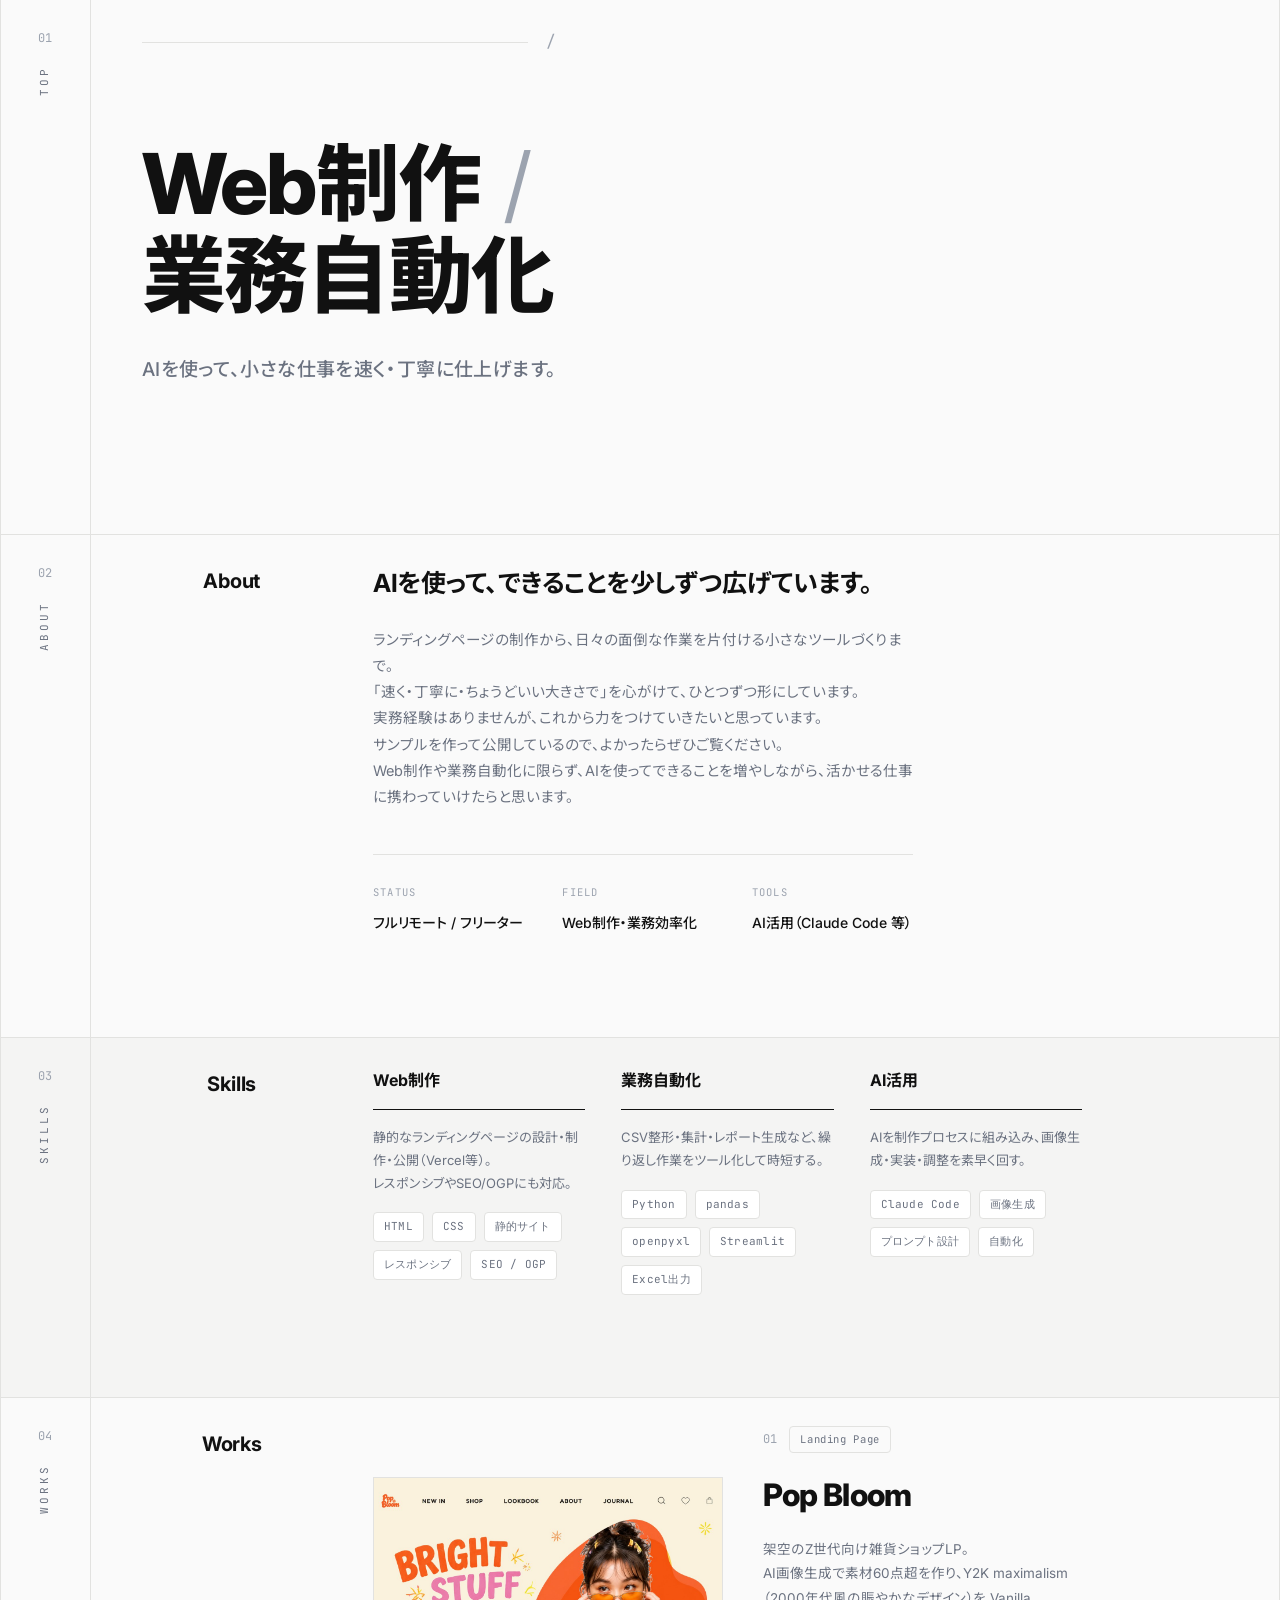
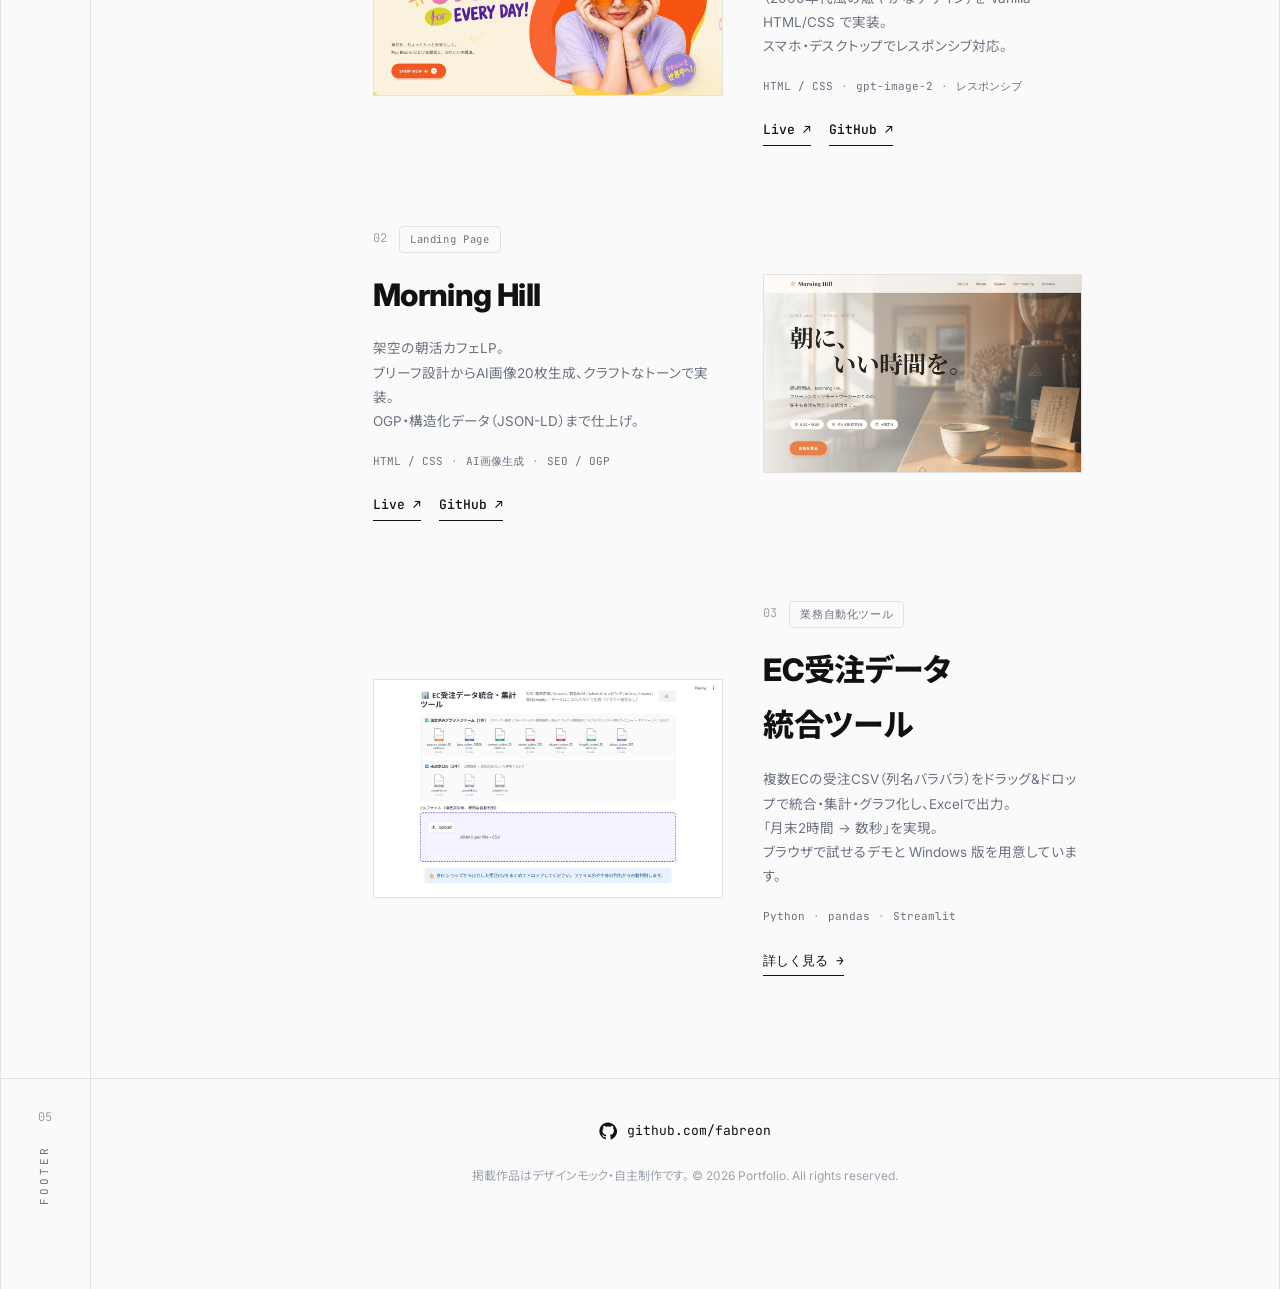
==== index.html @ 994b133a "ポートフォリオサイト v3 初版 ミニマル・テック / モノクロのエディトリアル構成。 Hero / About / Skills / Works / Footer + EC受注ツールの作品詳細ページ" ====
<!DOCTYPE html>
<html lang="ja">
<head>
  <meta charset="UTF-8" />
  <meta name="viewport" content="width=device-width, initial-scale=1.0" />
  <title>Web制作 / 業務自動化 — Portfolio</title>
  <meta name="description" content="AIを使って、小さな仕事を速く・丁寧に。Web制作（ランディングページ）と業務自動化ツールの制作実績をまとめたポートフォリオ。" />
  <meta name="theme-color" content="#FAFAFA" />

  <!-- Favicon -->
  <link rel="icon" type="image/svg+xml" href="favicon.svg" />

  <!-- Open Graph -->
  <meta property="og:type" content="website" />
  <meta property="og:title" content="Web制作 / 業務自動化 — Portfolio" />
  <meta property="og:description" content="AIを使って、小さな仕事を速く・丁寧に。Web制作と業務自動化の制作実績。" />
  <meta property="og:image" content="images/ogp.png" />
  <meta property="og:image:width" content="1200" />
  <meta property="og:image:height" content="630" />
  <meta property="og:locale" content="ja_JP" />

  <!-- Twitter Card -->
  <meta name="twitter:card" content="summary_large_image" />
  <meta name="twitter:title" content="Web制作 / 業務自動化 — Portfolio" />
  <meta name="twitter:description" content="AIを使って、小さな仕事を速く・丁寧に。Web制作と業務自動化の制作実績。" />
  <meta name="twitter:image" content="images/ogp.png" />

  <link rel="preconnect" href="https://fonts.googleapis.com">
  <link rel="preconnect" href="https://fonts.gstatic.com" crossorigin>
  <link href="https://fonts.googleapis.com/css2?family=Inter:wght@400;500;600;700;800&family=JetBrains+Mono:wght@400;500;700&family=Noto+Sans+JP:wght@400;500;700&display=swap" rel="stylesheet">

  <link rel="stylesheet" href="style.css" />
</head>
<body>

  <div class="frame">

    <!-- ============ 01 / HERO ============ -->
    <header class="block" id="top">
      <div class="block__rail">
        <span class="rail__num">01</span>
        <span class="rail__name">TOP</span>
      </div>
      <div class="block__main">
        <div class="topline">
          <span class="topline__rule"></span>
          <span class="topline__slash">/</span>
        </div>
        <div class="hero">
          <h1 class="hero__title">
            <span class="hero__l1">Web制作 <span class="hero__slash">/</span></span>
            <span class="hero__l2">業務自動化</span>
          </h1>
          <p class="hero__sub">AIを使って、小さな仕事を速く・丁寧に仕上げます。</p>
        </div>
      </div>
    </header>

    <!-- ============ 02 / ABOUT ============ -->
    <section class="block" id="about">
      <div class="block__rail">
        <span class="rail__num">02</span>
        <span class="rail__name">ABOUT</span>
      </div>
      <div class="block__main">
        <h2 class="block__heading">About</h2>
        <div class="block__content">
          <!-- About本文: ユーザーの方向性（AIで色々やってみたい / Web・自動化はとっかかり / 携わりたい意欲）を反映した第1稿。要推敲。 -->
          <p class="about__lead">AIを使って、できることを<br class="br-mobile" />少しずつ広げています。</p>
          <p class="about__text">
            ランディングページの制作から、日々の面倒な作業を片付ける小さなツールづくりまで。<br>
            「速く・丁寧に・ちょうどいい大きさで」を心がけて、ひとつずつ形にしています。<br>
            実務経験はありませんが、これから力をつけていきたいと思っています。<br>
            サンプルを作って公開しているので、よかったらぜひご覧ください。<br>
            Web制作や業務自動化に限らず、AIを使ってできることを増やしながら、活かせる仕事に携わっていけたらと思います。
          </p>
          <dl class="about__meta">
            <div><dt>STATUS</dt><dd>フルリモート / フリーター</dd></div>
            <div><dt>FIELD</dt><dd>Web制作・業務効率化</dd></div>
            <div><dt>TOOLS</dt><dd>AI活用（Claude Code 等）</dd></div>
          </dl>
        </div>
      </div>
    </section>

    <!-- ============ 03 / SKILLS ============ -->
    <section class="block block--alt" id="skills">
      <div class="block__rail">
        <span class="rail__num">03</span>
        <span class="rail__name">SKILLS</span>
      </div>
      <div class="block__main">
        <h2 class="block__heading">Skills</h2>
        <div class="block__content">
        <div class="skills">
          <div class="skill">
            <h3 class="skill__title">Web制作</h3>
            <p class="skill__desc">静的なランディングページの設計・制作・公開（Vercel等）。<br>レスポンシブやSEO/OGPにも対応。</p>
            <ul class="tags">
              <li>HTML</li><li>CSS</li><li>静的サイト</li><li>レスポンシブ</li><li>SEO / OGP</li>
            </ul>
          </div>
          <div class="skill">
            <h3 class="skill__title">業務自動化</h3>
            <p class="skill__desc">CSV整形・集計・レポート生成など、繰り返し作業をツール化して時短する。</p>
            <ul class="tags">
              <li>Python</li><li>pandas</li><li>openpyxl</li><li>Streamlit</li><li>Excel出力</li>
            </ul>
          </div>
          <div class="skill">
            <h3 class="skill__title">AI活用</h3>
            <p class="skill__desc">AIを制作プロセスに組み込み、画像生成・実装・調整を素早く回す。</p>
            <ul class="tags">
              <li>Claude Code</li><li>画像生成</li><li>プロンプト設計</li><li>自動化</li>
            </ul>
          </div>
        </div>
        </div>
      </div>
    </section>

    <!-- ============ 04 / WORKS ============ -->
    <section class="block" id="works">
      <div class="block__rail">
        <span class="rail__num">04</span>
        <span class="rail__name">WORKS</span>
      </div>
      <div class="block__main">
        <h2 class="block__heading">Works</h2>
        <div class="block__content">
        <ul class="works">

          <!-- Work 1: Pop Bloom -->
          <li class="work">
            <a class="work__thumb" href="https://pop-bloom-2.vercel.app" target="_blank" rel="noopener noreferrer">
              <img src="images/work-pop-bloom.jpg" alt="Pop Bloom LP のヒーローセクション" loading="lazy" />
            </a>
            <div class="work__info">
              <div class="work__meta">
                <span class="work__num">01</span>
                <span class="work__cat">Landing Page</span>
              </div>
              <h3 class="work__title">Pop Bloom</h3>
              <p class="work__desc">
                架空のZ世代向け雑貨ショップLP。<br>
                AI画像生成で素材60点超を作り、Y2K maximalism（2000年代風の賑やかなデザイン）を Vanilla HTML/CSS で実装。<br>
                スマホ・デスクトップでレスポンシブ対応。
              </p>
              <ul class="work__tags">
                <li>HTML / CSS</li><li>gpt-image-2</li><li>レスポンシブ</li>
              </ul>
              <div class="work__links">
                <a href="https://pop-bloom-2.vercel.app" target="_blank" rel="noopener noreferrer">Live ↗</a>
                <a href="https://github.com/fabreon/pop-bloom-lp" target="_blank" rel="noopener noreferrer">GitHub ↗</a>
              </div>
            </div>
          </li>

          <!-- Work 2: Morning Hill -->
          <li class="work">
            <a class="work__thumb" href="https://morning-hill-lp.vercel.app" target="_blank" rel="noopener noreferrer">
              <img src="images/work-morning-hill.jpg" alt="Morning Hill LP のヒーローセクション" loading="lazy" />
            </a>
            <div class="work__info">
              <div class="work__meta">
                <span class="work__num">02</span>
                <span class="work__cat">Landing Page</span>
              </div>
              <h3 class="work__title">Morning Hill</h3>
              <p class="work__desc">
                架空の朝活カフェLP。<br>
                ブリーフ設計からAI画像20枚生成、クラフトなトーンで実装。<br>
                OGP・構造化データ（JSON-LD）まで仕上げ。
              </p>
              <ul class="work__tags">
                <li>HTML / CSS</li><li>AI画像生成</li><li>SEO / OGP</li>
              </ul>
              <div class="work__links">
                <a href="https://morning-hill-lp.vercel.app" target="_blank" rel="noopener noreferrer">Live ↗</a>
                <a href="https://github.com/fabreon/morning-hill-lp" target="_blank" rel="noopener noreferrer">GitHub ↗</a>
              </div>
            </div>
          </li>

          <!-- Work 3: EC受注データ統合ツール（詳細ページあり） -->
          <li class="work">
            <a class="work__thumb" href="works/excel.html">
              <img src="images/work-excel.jpg" alt="EC受注データ統合ツールの操作画面" loading="lazy" />
            </a>
            <div class="work__info">
              <div class="work__meta">
                <span class="work__num">03</span>
                <span class="work__cat">業務自動化ツール</span>
              </div>
              <h3 class="work__title">EC受注データ<wbr>統合ツール</h3>
              <p class="work__desc">
                複数ECの受注CSV（列名バラバラ）をドラッグ&ドロップで統合・集計・グラフ化し、Excelで出力。<br>
                「月末2時間 → 数秒」を実現。<br>
                ブラウザで試せるデモと Windows 版を用意しています。
              </p>
              <ul class="work__tags">
                <li>Python</li><li>pandas</li><li>Streamlit</li>
              </ul>
              <div class="work__links">
                <a href="works/excel.html">詳しく見る →</a>
              </div>
            </div>
          </li>

        </ul>
        </div>
      </div>
    </section>

    <!-- ============ 05 / FOOTER ============ -->
    <footer class="block block--footer" id="footer">
      <div class="block__rail">
        <span class="rail__num">05</span>
        <span class="rail__name">FOOTER</span>
      </div>
      <div class="block__main">
        <a class="footer__github" href="https://github.com/fabreon" target="_blank" rel="noopener noreferrer">
          <svg width="18" height="18" viewBox="0 0 24 24" fill="currentColor" aria-hidden="true">
            <path d="M12 .5C5.7.5.5 5.7.5 12c0 5.1 3.3 9.4 7.9 10.9.6.1.8-.3.8-.6v-2c-3.2.7-3.9-1.4-3.9-1.4-.5-1.3-1.3-1.7-1.3-1.7-1.1-.7.1-.7.1-.7 1.2.1 1.8 1.2 1.8 1.2 1 1.8 2.7 1.3 3.4 1 .1-.8.4-1.3.7-1.6-2.6-.3-5.3-1.3-5.3-5.8 0-1.3.5-2.3 1.2-3.1-.1-.3-.5-1.5.1-3.1 0 0 1-.3 3.3 1.2 1-.3 2-.4 3-.4s2 .1 3 .4c2.3-1.5 3.3-1.2 3.3-1.2.6 1.6.2 2.8.1 3.1.8.8 1.2 1.8 1.2 3.1 0 4.5-2.7 5.5-5.3 5.8.4.4.8 1.1.8 2.2v3.3c0 .3.2.7.8.6 4.6-1.5 7.9-5.8 7.9-10.9C23.5 5.7 18.3.5 12 .5z"/>
          </svg>
          <span>github.com/fabreon</span>
        </a>
        <p class="footer__note">
          掲載作品はデザインモック・自主制作です。<br class="br-mobile" />
          © 2026 Portfolio. All rights reserved.
        </p>
      </div>
    </footer>

  </div>

</body>
</html>
---- style.css ----
/* ============================================================
   Portfolio v3 — Minimal Tech / Monochrome
   左ラベル縦書き + 縦罫線 + 上部スラッシュ装飾（モック v3-03 準拠）
   ============================================================ */

:root {
  --bg: #FAFAFA;
  --bg-alt: #F4F4F3;
  --ink: #111111;
  --ink-sub: #6B7280;
  --ink-faint: #9CA3AF;
  --border: #E2E2E0;
  --white: #FFFFFF;

  --font-sans: 'Inter', 'Noto Sans JP', -apple-system, BlinkMacSystemFont, 'Segoe UI', sans-serif;
  --font-mono: 'JetBrains Mono', ui-monospace, 'SFMono-Regular', Menlo, monospace;

  --frame: 1680px;      /* フレーム・縦罫線はほぼ全幅 */
  --rail-w: clamp(80px, 7vw, 130px);  /* 左ラベル列の幅 */
  --pad: clamp(28px, 4vw, 64px);      /* 本文の左パディング */
  --content: 760px;     /* 本文（右カラム）の最大幅 */
  --head-w: 180px;      /* セクション見出し（左カラム）の幅 */
}

* { box-sizing: border-box; margin: 0; padding: 0; }

html {
  scroll-behavior: smooth;
  -webkit-text-size-adjust: 100%;
}

body {
  font-family: var(--font-sans);
  color: var(--ink);
  background: var(--bg);
  line-height: 1.8;
  font-feature-settings: "palt";
  line-break: strict;
  -webkit-font-smoothing: antialiased;
}

img { max-width: 100%; height: auto; display: block; }
a { color: inherit; text-decoration: none; }

/* a11y: キーボードフォーカスの可視化 */
a:focus-visible, button:focus-visible {
  outline: 2px solid var(--ink);
  outline-offset: 3px;
  border-radius: 2px;
}

/* a11y: 動きを抑えたいユーザーへの配慮 */
@media (prefers-reduced-motion: reduce) {
  *, *::before, *::after { animation: none !important; transition: none !important; }
}

.br-mobile { display: none; }

/* ============ FRAME（外枠：左右に縦罫線） ============ */
.frame {
  max-width: var(--frame);
  margin: 0 auto;
  border-left: 1px solid var(--border);
  border-right: 1px solid var(--border);
}

/* ============ BLOCK（各セクション = 左ラベル + 本文） ============ */
.block {
  display: grid;
  grid-template-columns: var(--rail-w) 1fr;
}
.block:not(:last-child) { border-bottom: 1px solid var(--border); }
.block--alt { background: var(--bg-alt); }

/* --- 左ラベル列（縦罫線 + 番号 + 縦書き名） --- */
.block__rail {
  border-right: 1px solid var(--border);
  padding: 28px 0;
  display: flex;
  flex-direction: column;
  align-items: center;
  gap: 16px;
}
.rail__num {
  font-family: var(--font-mono);
  font-size: 12px;
  color: var(--ink-faint);
  letter-spacing: 0.05em;
}
.rail__name {
  font-family: var(--font-mono);
  font-size: 11px;
  letter-spacing: 0.28em;
  color: var(--ink-sub);
  writing-mode: vertical-rl;
  text-orientation: mixed;
  transform: rotate(180deg);   /* 下から上に読む向き */
}

/* --- 本文（フレームは全幅のまま、中身は落ち着いた幅で左寄せ） --- */
.block__main {
  padding: 28px var(--pad) clamp(56px, 8vw, 104px);
  min-width: 0;
  max-width: calc(var(--content) + var(--head-w) + var(--pad) * 2);
  justify-self: start;
}

/* セクションは「左に見出し / 右に本文」の2カラム */
.block__main:has(.block__content) {
  display: grid;
  grid-template-columns: var(--head-w) 1fr;
  gap: clamp(24px, 4vw, 56px);
  align-items: start;
}

/* セクション見出し（About / Skills / Works）= 左余白カラムの中央付近 */
.block__heading {
  font-size: 20px;
  font-weight: 700;
  letter-spacing: -0.01em;
  text-align: center;
  color: var(--ink);
}
/* 単独（Heroなど2カラムでない）見出し用の下マージン */
.block__main:not(:has(.block__content)) .block__heading { margin-bottom: 36px; }

/* ============ 上部の横罫線 + 右端スラッシュ ============ */
.topline {
  display: flex;
  align-items: center;
  gap: 18px;
  margin-bottom: clamp(48px, 9vh, 110px);
}
.topline__rule {
  flex: 1;
  height: 1px;
  background: var(--border);
}
.topline__slash {
  font-family: var(--font-mono);
  font-size: 16px;
  color: var(--ink-faint);
}

/* ============ HERO ============ */
.hero { padding-bottom: clamp(20px, 5vh, 60px); }
.hero__title {
  font-family: var(--font-sans);
  font-weight: 800;
  font-size: clamp(44px, 7.4vw, 84px);
  line-height: 1.1;
  letter-spacing: -0.02em;
}
.hero__l1, .hero__l2 { display: block; }
.hero__slash { color: var(--ink-faint); font-weight: 400; margin-left: 0.1em; }
.hero__sub {
  margin-top: 30px;
  font-size: clamp(15px, 2vw, 19px);
  color: var(--ink-sub);
  font-weight: 500;
  letter-spacing: 0.02em;
}

/* ============ ABOUT ============ */
.about__lead {
  font-size: clamp(19px, 2.6vw, 25px);
  font-weight: 700;
  line-height: 1.6;
  letter-spacing: -0.01em;
  margin-bottom: 24px;
}
.about__text {
  font-size: 14.5px;
  color: var(--ink-sub);
  max-width: 60ch;
  margin-bottom: 44px;
}
.about__meta {
  display: grid;
  grid-template-columns: repeat(3, 1fr);
  gap: 28px;
  border-top: 1px solid var(--border);
  padding-top: 28px;
  max-width: 680px;
}
.about__meta dt {
  font-family: var(--font-mono);
  font-size: 10.5px;
  letter-spacing: 0.12em;
  color: var(--ink-faint);
  margin-bottom: 8px;
}
.about__meta dd { font-size: 14px; font-weight: 500; }

/* ============ SKILLS ============ */
.skills {
  display: grid;
  grid-template-columns: repeat(3, 1fr);
  gap: 36px;
}
.skill__title {
  font-size: 16px;
  font-weight: 700;
  padding-bottom: 14px;
  margin-bottom: 16px;
  border-bottom: 1px solid var(--ink);
}
.skill__desc {
  font-size: 13px;
  color: var(--ink-sub);
  line-height: 1.75;
  margin-bottom: 18px;
}
.tags {
  list-style: none;
  display: flex;
  flex-wrap: wrap;
  gap: 8px;
}
.tags li {
  font-family: var(--font-mono);
  font-size: 11px;
  color: var(--ink-sub);
  border: 1px solid var(--border);
  background: var(--white);
  padding: 4px 10px;
  border-radius: 4px;
  letter-spacing: 0.02em;
}

/* ============ WORKS ============ */
.works {
  list-style: none;
  display: flex;
  flex-direction: column;
  gap: clamp(48px, 7vw, 80px);
}
.work {
  display: grid;
  grid-template-columns: 1.1fr 1fr;
  gap: 40px;
  align-items: center;
}
.work__thumb {
  display: block;
  border: 1px solid var(--border);
  background: var(--white);
  overflow: hidden;
  aspect-ratio: 16 / 10;
}
.work__thumb img {
  width: 100%;
  height: 100%;
  object-fit: cover;
  object-position: top center;
  transition: transform 0.5s cubic-bezier(0.2, 0.6, 0.2, 1);
}
.work__thumb:hover img { transform: scale(1.04); }

.work__meta {
  display: flex;
  align-items: center;
  gap: 12px;
  margin-bottom: 14px;
}
.work__num {
  font-family: var(--font-mono);
  font-size: 12px;
  color: var(--ink-faint);
}
.work__cat {
  font-family: var(--font-mono);
  font-size: 10.5px;
  letter-spacing: 0.06em;
  color: var(--ink-sub);
  border: 1px solid var(--border);
  padding: 3px 10px;
  border-radius: 4px;
}
.work__title {
  font-size: clamp(23px, 3.2vw, 31px);
  font-weight: 800;
  letter-spacing: -0.02em;
  margin-bottom: 14px;
  word-break: keep-all;        /* 熟語を途中で割らない */
  overflow-wrap: anywhere;     /* 入りきらない時の保険 */
}
.work__desc {
  font-size: 13.5px;
  color: var(--ink-sub);
  line-height: 1.8;
  margin-bottom: 18px;
}
.work__tags {
  list-style: none;
  display: flex;
  flex-wrap: wrap;
  gap: 8px;
  margin-bottom: 22px;
}
.work__tags li {
  font-family: var(--font-mono);
  font-size: 11px;
  color: var(--ink-sub);
}
.work__tags li:not(:last-child)::after {
  content: "·";
  margin-left: 8px;
  color: var(--ink-faint);
}
.work__links { display: flex; gap: 18px; }
.work__links a {
  font-family: var(--font-mono);
  font-size: 13px;
  font-weight: 500;
  padding-bottom: 3px;
  border-bottom: 1px solid var(--ink);
  transition: opacity 0.2s ease;
}
.work__links a:hover { opacity: 0.55; }

/* 偶数番目は画像を右に（ジグザグ） */
.work:nth-child(even) .work__thumb { order: 2; }

/* ============ FOOTER ============ */
.block--footer .block__main {
  padding-top: 40px;
  display: flex;
  flex-direction: column;
  gap: 18px;
  justify-self: center;   /* フッターは中央寄せ */
  align-items: center;
  text-align: center;
}
.footer__github {
  display: inline-flex;
  align-items: center;
  gap: 10px;
  font-family: var(--font-mono);
  font-size: 13px;
  width: fit-content;
  padding-bottom: 4px;
  border-bottom: 1px solid transparent;
  transition: border-color 0.2s ease;
}
.footer__github:hover { border-bottom-color: var(--ink); }
.footer__note {
  font-size: 12px;
  color: var(--ink-faint);
  line-height: 1.7;
}

/* ============ RESPONSIVE ============ */
@media (max-width: 900px) {
  .work { grid-template-columns: 1fr; gap: 20px; }
  .work:nth-child(even) .work__thumb { order: 0; }
}

/* 中画面: 左見出しカラムを少し狭める */
@media (max-width: 1000px) {
  :root { --head-w: 140px; }
}

/* タブレット以下: 見出しを上に積んで左寄せ（1カラム化） */
@media (max-width: 760px) {
  .block__main:has(.block__content) {
    display: block;
  }
  .block__heading {
    text-align: left;
    margin-bottom: 28px;
  }
}

@media (max-width: 640px) {
  :root { --rail-w: 44px; }
  .br-mobile { display: inline; }
  .block__rail { padding: 20px 0; gap: 12px; }
  .rail__num { font-size: 10px; }
  .rail__name { font-size: 9.5px; letter-spacing: 0.2em; }
  .block__main { padding: 20px 20px 64px; }
  .skills { grid-template-columns: 1fr; gap: 28px; }
  .about__meta { grid-template-columns: 1fr; gap: 18px; }
  .topline { margin-bottom: 48px; }
}

@media (max-width: 400px) {
  :root { --rail-w: 38px; }
  .block__main { padding: 18px 16px 56px; }
}
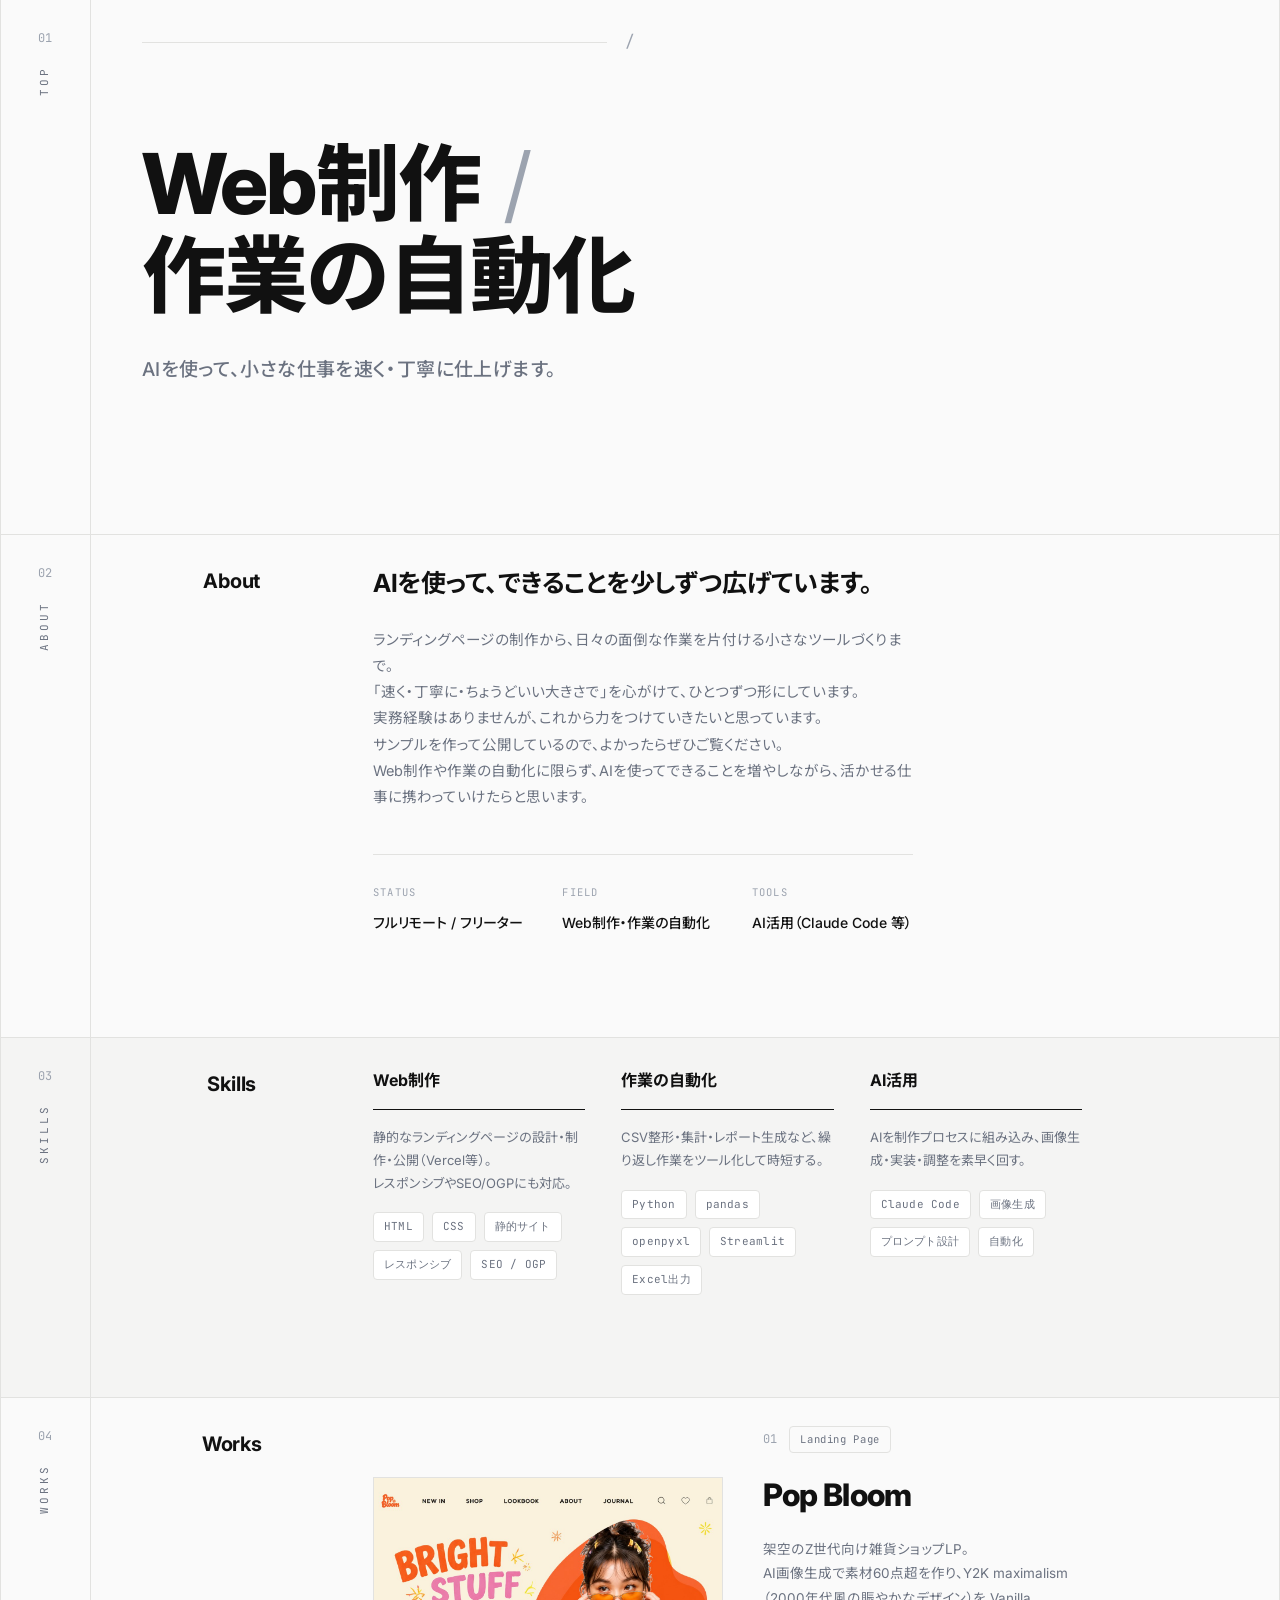
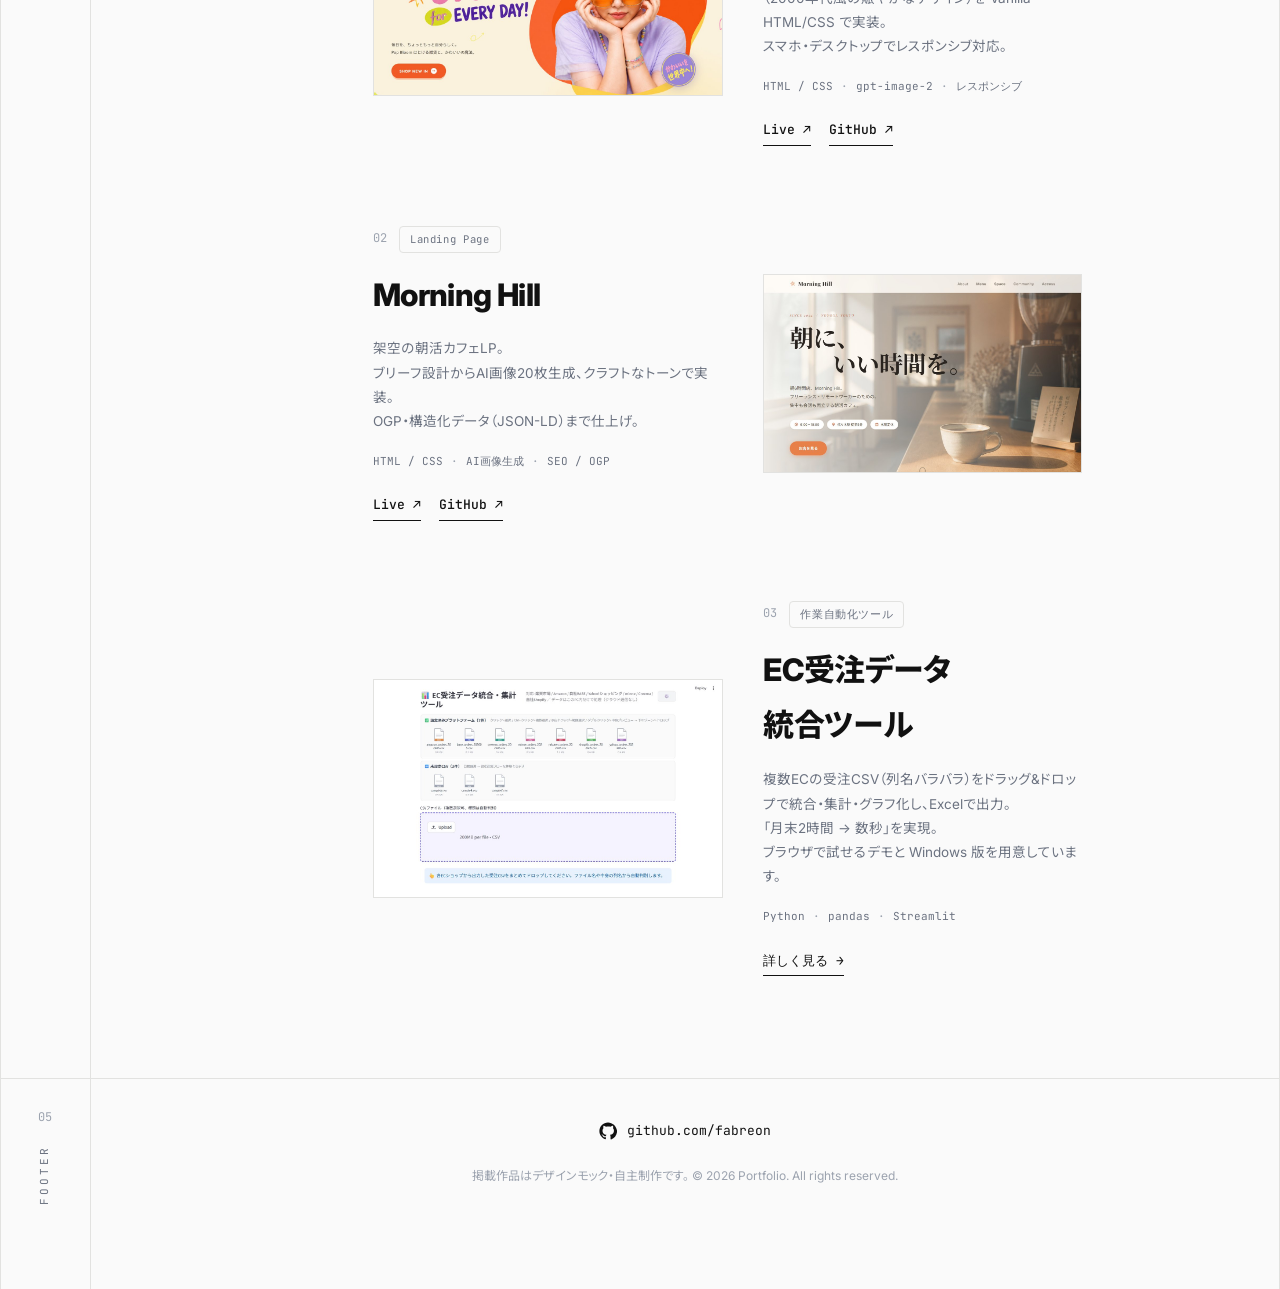
==== commit 33f913bb: "用語を「業務効率化／業務自動化」→「作業の自動化」に統一 タイトル・OGP・ヒーロー・スキル・作品カテゴリ・README を等身大の表現に変更。  Co-Authored-By: Claude Opu" ====
--- a/index.html
+++ b/index.html
@@ -3,8 +3,8 @@
 <head>
   <meta charset="UTF-8" />
   <meta name="viewport" content="width=device-width, initial-scale=1.0" />
-  <title>Web制作 / 業務自動化 — Portfolio</title>
-  <meta name="description" content="AIを使って、小さな仕事を速く・丁寧に。Web制作（ランディングページ）と業務自動化ツールの制作実績をまとめたポートフォリオ。" />
+  <title>Web制作 / 作業の自動化 — Portfolio</title>
+  <meta name="description" content="AIを使って、小さな仕事を速く・丁寧に。Web制作（ランディングページ）と、作業を自動化するツールの制作実績をまとめたポートフォリオ。" />
   <meta name="theme-color" content="#FAFAFA" />
 
   <!-- Favicon -->
@@ -12,8 +12,8 @@
 
   <!-- Open Graph -->
   <meta property="og:type" content="website" />
-  <meta property="og:title" content="Web制作 / 業務自動化 — Portfolio" />
-  <meta property="og:description" content="AIを使って、小さな仕事を速く・丁寧に。Web制作と業務自動化の制作実績。" />
+  <meta property="og:title" content="Web制作 / 作業の自動化 — Portfolio" />
+  <meta property="og:description" content="AIを使って、小さな仕事を速く・丁寧に。Web制作と作業の自動化の制作実績。" />
   <meta property="og:image" content="images/ogp.png" />
   <meta property="og:image:width" content="1200" />
   <meta property="og:image:height" content="630" />
@@ -21,8 +21,8 @@
 
   <!-- Twitter Card -->
   <meta name="twitter:card" content="summary_large_image" />
-  <meta name="twitter:title" content="Web制作 / 業務自動化 — Portfolio" />
-  <meta name="twitter:description" content="AIを使って、小さな仕事を速く・丁寧に。Web制作と業務自動化の制作実績。" />
+  <meta name="twitter:title" content="Web制作 / 作業の自動化 — Portfolio" />
+  <meta name="twitter:description" content="AIを使って、小さな仕事を速く・丁寧に。Web制作と作業の自動化の制作実績。" />
   <meta name="twitter:image" content="images/ogp.png" />
 
   <link rel="preconnect" href="https://fonts.googleapis.com">
@@ -49,7 +49,7 @@
         <div class="hero">
           <h1 class="hero__title">
             <span class="hero__l1">Web制作 <span class="hero__slash">/</span></span>
-            <span class="hero__l2">業務自動化</span>
+            <span class="hero__l2">作業の自動化</span>
           </h1>
           <p class="hero__sub">AIを使って、小さな仕事を速く・丁寧に仕上げます。</p>
         </div>
@@ -72,11 +72,11 @@
             「速く・丁寧に・ちょうどいい大きさで」を心がけて、ひとつずつ形にしています。<br>
             実務経験はありませんが、これから力をつけていきたいと思っています。<br>
             サンプルを作って公開しているので、よかったらぜひご覧ください。<br>
-            Web制作や業務自動化に限らず、AIを使ってできることを増やしながら、活かせる仕事に携わっていけたらと思います。
+            Web制作や作業の自動化に限らず、AIを使ってできることを増やしながら、活かせる仕事に携わっていけたらと思います。
           </p>
           <dl class="about__meta">
             <div><dt>STATUS</dt><dd>フルリモート / フリーター</dd></div>
-            <div><dt>FIELD</dt><dd>Web制作・業務効率化</dd></div>
+            <div><dt>FIELD</dt><dd>Web制作・作業の自動化</dd></div>
             <div><dt>TOOLS</dt><dd>AI活用（Claude Code 等）</dd></div>
           </dl>
         </div>
@@ -101,7 +101,7 @@
             </ul>
           </div>
           <div class="skill">
-            <h3 class="skill__title">業務自動化</h3>
+            <h3 class="skill__title">作業の自動化</h3>
             <p class="skill__desc">CSV整形・集計・レポート生成など、繰り返し作業をツール化して時短する。</p>
             <ul class="tags">
               <li>Python</li><li>pandas</li><li>openpyxl</li><li>Streamlit</li><li>Excel出力</li>
@@ -190,7 +190,7 @@
             <div class="work__info">
               <div class="work__meta">
                 <span class="work__num">03</span>
-                <span class="work__cat">業務自動化ツール</span>
+                <span class="work__cat">作業自動化ツール</span>
               </div>
               <h3 class="work__title">EC受注データ<wbr>統合ツール</h3>
               <p class="work__desc">
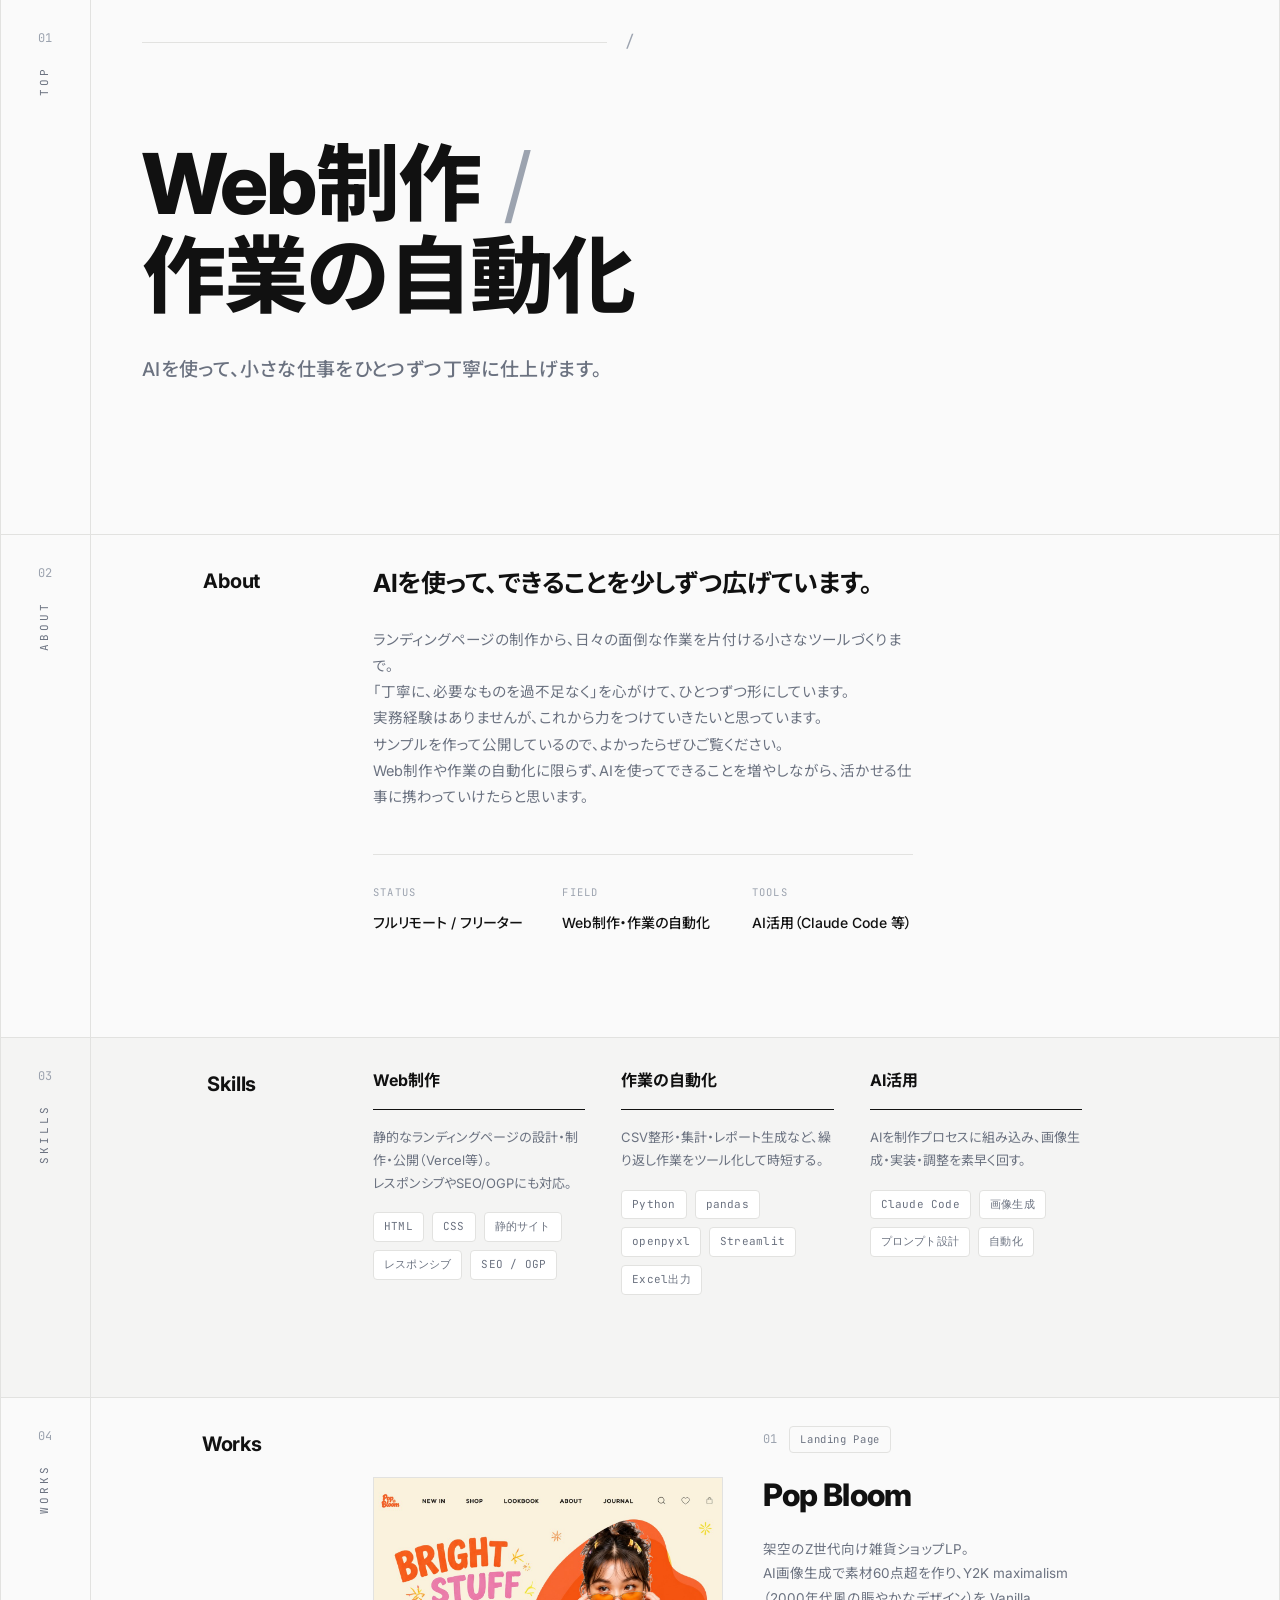
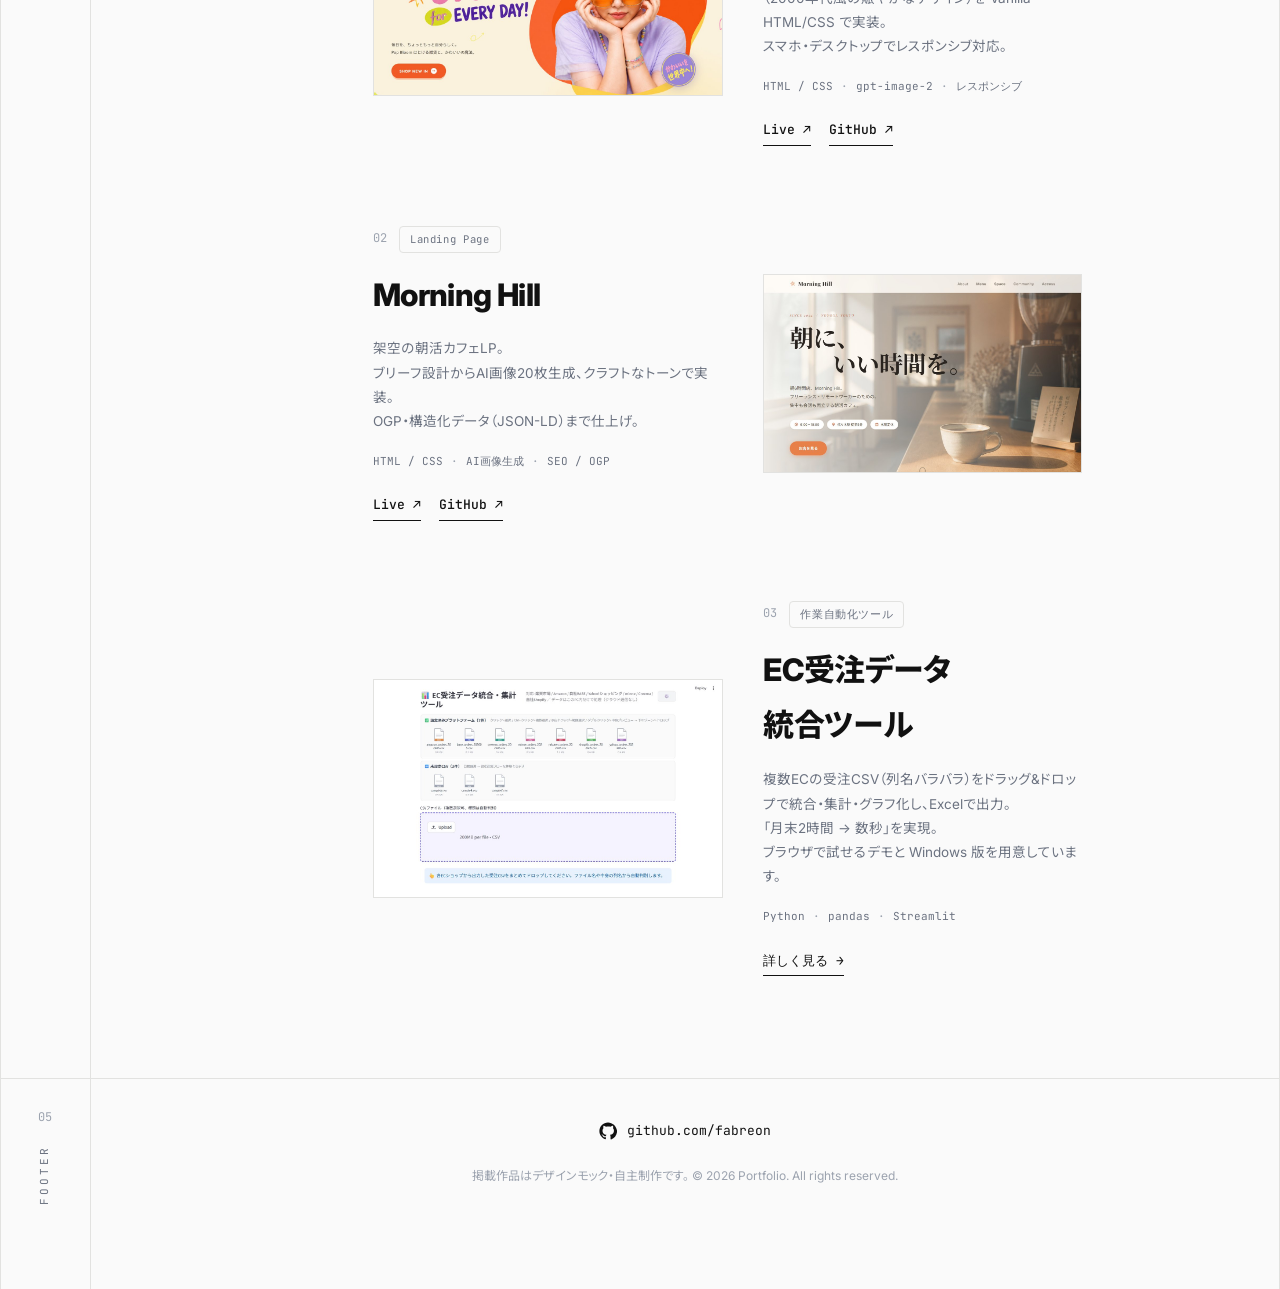
==== commit 98db2903: "コピーから「速く」を削除（スピードを売りにしない方針に統一） ヒーロー・meta/OGP・About・README を、丁寧さ重視の表現に変更。 About の「ちょうどいい大きさで」も「必要なものを" ====
--- a/index.html
+++ b/index.html
@@ -4,7 +4,7 @@
   <meta charset="UTF-8" />
   <meta name="viewport" content="width=device-width, initial-scale=1.0" />
   <title>Web制作 / 作業の自動化 — Portfolio</title>
-  <meta name="description" content="AIを使って、小さな仕事を速く・丁寧に。Web制作（ランディングページ）と、作業を自動化するツールの制作実績をまとめたポートフォリオ。" />
+  <meta name="description" content="AIを使って、小さな仕事を丁寧に。Web制作（ランディングページ）と、作業を自動化するツールの制作実績をまとめたポートフォリオ。" />
   <meta name="theme-color" content="#FAFAFA" />
 
   <!-- Favicon -->
@@ -13,7 +13,7 @@
   <!-- Open Graph -->
   <meta property="og:type" content="website" />
   <meta property="og:title" content="Web制作 / 作業の自動化 — Portfolio" />
-  <meta property="og:description" content="AIを使って、小さな仕事を速く・丁寧に。Web制作と作業の自動化の制作実績。" />
+  <meta property="og:description" content="AIを使って、小さな仕事を丁寧に。Web制作と作業の自動化の制作実績。" />
   <meta property="og:image" content="images/ogp.png" />
   <meta property="og:image:width" content="1200" />
   <meta property="og:image:height" content="630" />
@@ -22,7 +22,7 @@
   <!-- Twitter Card -->
   <meta name="twitter:card" content="summary_large_image" />
   <meta name="twitter:title" content="Web制作 / 作業の自動化 — Portfolio" />
-  <meta name="twitter:description" content="AIを使って、小さな仕事を速く・丁寧に。Web制作と作業の自動化の制作実績。" />
+  <meta name="twitter:description" content="AIを使って、小さな仕事を丁寧に。Web制作と作業の自動化の制作実績。" />
   <meta name="twitter:image" content="images/ogp.png" />
 
   <link rel="preconnect" href="https://fonts.googleapis.com">
@@ -51,7 +51,7 @@
             <span class="hero__l1">Web制作 <span class="hero__slash">/</span></span>
             <span class="hero__l2">作業の自動化</span>
           </h1>
-          <p class="hero__sub">AIを使って、小さな仕事を速く・丁寧に仕上げます。</p>
+          <p class="hero__sub">AIを使って、小さな仕事をひとつずつ丁寧に仕上げます。</p>
         </div>
       </div>
     </header>
@@ -69,7 +69,7 @@
           <p class="about__lead">AIを使って、できることを<br class="br-mobile" />少しずつ広げています。</p>
           <p class="about__text">
             ランディングページの制作から、日々の面倒な作業を片付ける小さなツールづくりまで。<br>
-            「速く・丁寧に・ちょうどいい大きさで」を心がけて、ひとつずつ形にしています。<br>
+            「丁寧に、必要なものを過不足なく」を心がけて、ひとつずつ形にしています。<br>
             実務経験はありませんが、これから力をつけていきたいと思っています。<br>
             サンプルを作って公開しているので、よかったらぜひご覧ください。<br>
             Web制作や作業の自動化に限らず、AIを使ってできることを増やしながら、活かせる仕事に携わっていけたらと思います。
